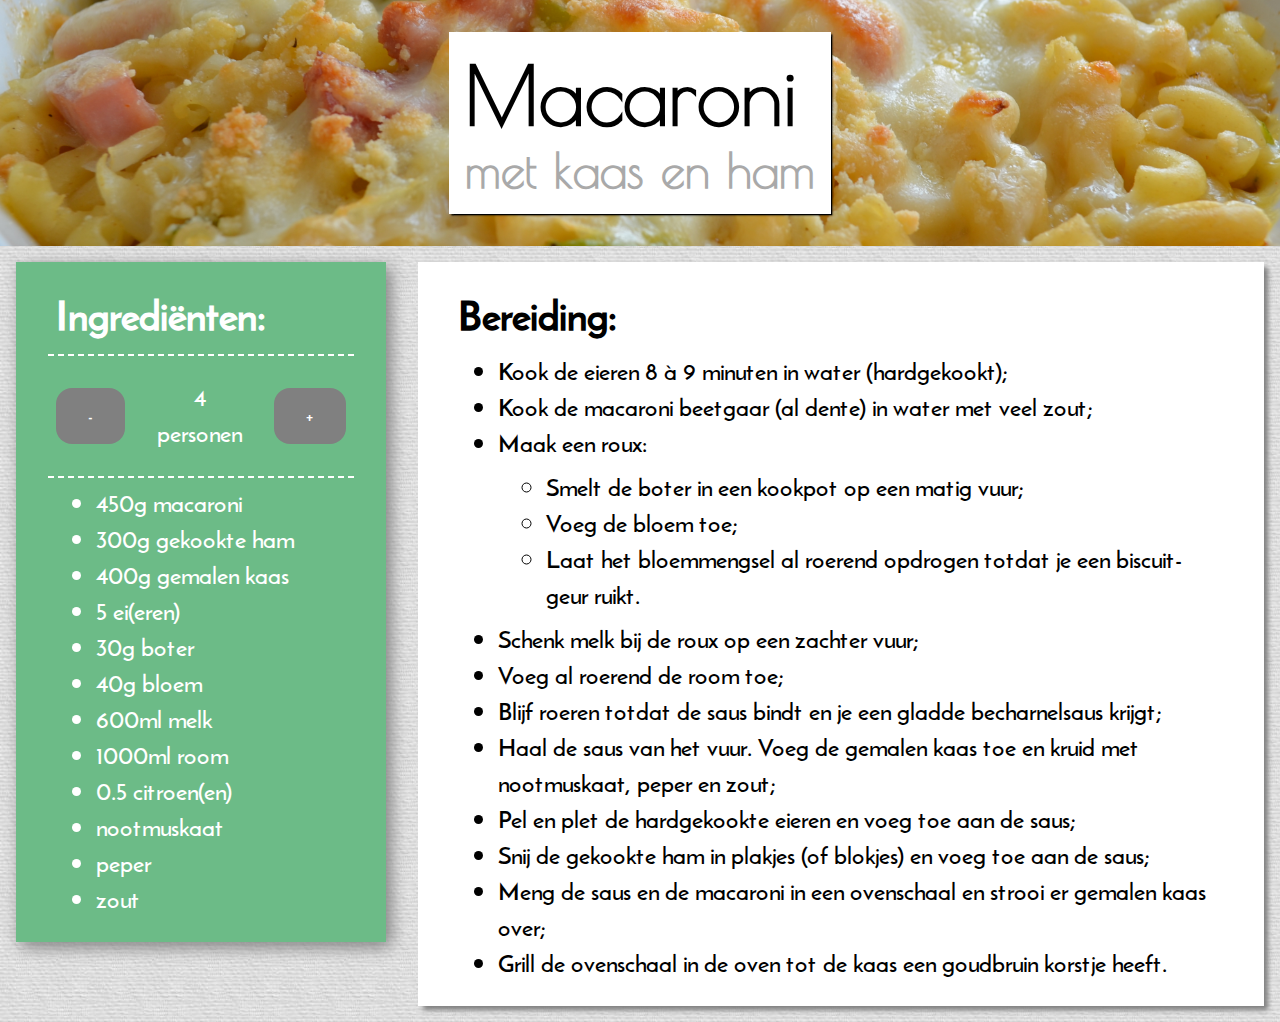
==== macaroni/index.html @ 24906f3b "first commit" ====
<html>
    <head>
        <title>Macaroni met kaas en ham</title>
        <meta name="viewport" content="width=device-width, initial-scale=1">
        <link rel="stylesheet" href="../recipe.css" type="text/css">
        <script src="../ingredients.js" defer></script>
    </head>
    <body>
        <section id = "recipe-banner" style = "background-image: url('picture.jpg');">
            <header id = "recipe-header">
                <h1 id = "recipe-title">Macaroni</h1>
                <h2 id = "recipe-subtitle">met kaas en ham</h2>
            </header>
        </section>
        <article id = "recipe">
            <section id = "ingredients">
                <header>
                    <h3>Ingredi&euml;nten:</h3>
                </header>
                <div id = "people-control">
                    <button class = "people-button" onclick =" Ingredients.decrease();">-</button>
                    <div id = "people">4 personen</div>
                    <button class = "people-button" onclick =" Ingredients.increase();">+</button>
                </div>
                <ul class="ingredients-list">
                    <li><span class="ingredient" people="2" type="weight" amount="225">450g</span> macaroni</li>
                    <li><span class="ingredient" people="2" type="weight" amount="150">300g</span> gekookte ham</li>
                    <li><span class="ingredient" people="2" type="weight" amount="200">400g</span> gemalen kaas</li>
                    <li><span class="ingredient" people="2" type="amount" amount="2.5">5</span> ei(eren)</li>
                    <li><span class="ingredient" people="2" type="weight" amount="15">30g</span> boter</li>
                    <li><span class="ingredient" people="2" type="weight" amount="20">40g</span> bloem</li>
                    <li><span class="ingredient" people="2" type="volume" amount="300">600ml</span> melk</li>
                    <li><span class="ingredient" people="2" type="volume" amount="500">1000ml</span> room</li>
                    <li><span class="ingredient" people="2" type="amount" amount="0.25">0.5</span> citroen(en)</li>
                    <li>nootmuskaat</li>
                    <li>peper</li>
                    <li>zout</li>
                </ul>
            </section>
            <section id = "preperation">
                <header>
                    <h3>Bereiding:</h3>
                </header>
                <ul>
                    <li>Kook de eieren 8 &agrave; 9 minuten in water (hardgekookt);</li>
                    <li>Kook de macaroni beetgaar (al dente) in water met veel zout;</li>
                    <li>
                        Maak een roux:
                        <ul>
                            <li>Smelt de boter in een kookpot op een matig vuur;</li>
                            <li>Voeg de bloem toe;</li>
                            <li>Laat het bloemmengsel al roerend opdrogen totdat je een biscuit-geur ruikt.</li>
                        </ul>
                    </li>
                    <li>Schenk melk bij de roux op een zachter vuur;</li>
                    <li>Voeg al roerend de room toe;</li>
                    <li>Blijf roeren totdat de saus bindt en je een gladde becharnelsaus krijgt;</li>
                    <li>Haal de saus van het vuur. Voeg de gemalen kaas toe en kruid met nootmuskaat, peper en zout;</li>
                    <li>Pel en plet de hardgekookte eieren en voeg toe aan de saus;</li>
                    <li>Snij de gekookte ham in plakjes (of blokjes) en voeg toe aan de saus;</li>
                    <li>Meng de saus en de macaroni in een ovenschaal en strooi er gemalen kaas over;</li>
                    <li>Grill de ovenschaal in de oven tot de kaas een goudbruin korstje heeft.</li>
                </ul>
            </section>
        </article>
    </body>
</html>
---- recipe.css ----
/*****************************************************************************
 * FONT FACE declarations
 *****************************************************************************/

@font-face {
    font-family: handwritten;
    src: url("fonts/PoiretOne-Regular.ttf") format('truetype');
    font-weight: normal;
    font-style: normal;
}

@font-face {
    font-family: recipe;
    src: url("fonts/ReemKufi-Regular.ttf") format('truetype');
    font-weight: normal;
    font-style: normal;
}

html {
    font-size: 100%;
}

body {
    margin: 0;
    padding: 0;
    
    font-family: recipe;
    font-size: 1.5rem;
    
    display: flex;
    flex-direction: column;
    
    background-image: url("images/wood.jpg");
    background-repeat: repeat;
}

/*****************************************************************************
 * HEADER sizes
 *****************************************************************************/

h1 {
    margin: 1rem 1rem;
    font-size: 5rem;
}

h2 {
    margin: 1rem 1rem;
    font-size: 3rem;
}

h3 {
    margin: 0.5rem 0.5rem;
    font-size: 2.5rem;
    font-weight: bold;
}

@media screen and (max-width: 1024px) {
    h1 {
        font-size: 4.5rem;
    }
    
    h2 {
        font-size: 4rem;
    }
    
    h3 {
        font-size: 2rem;
    }
}

@media screen and (max-width: 768px) {
    h1 {
        font-size: 4rem;
    }
    
    h2 {
        font-size: 2rem;
    }
}

@media screen and (max-width: 512px) {
    h1 {
        font-size: 3rem;
    }
}

@media screen and (max-width: 384px) {
    h1 {
        font-size: 2.5rem;
    }
}

@media screen and (max-width: 256px) {
    h1 {
        font-size: 2rem;
    }
}

ul {
    margin: 0.5rem 0.5rem;
}

/*****************************************************************************
 *
 *****************************************************************************/

#recipe-banner {
    background-size: cover;
    background-position: center;
        
    display: flex;
    justify-content: center;
    align-content: center;
    align-items: center;
    
    flex-grow: 1;
}

@media screen and (max-width: 768px) {
    #recipe-banner {
        min-height: 20rem;
    }
}

#recipe-header {
    color: black;
    font-family: handwritten;
    background-color: white;
    padding: 1rem;
    margin: 2rem;
    box-shadow: 0.1rem 0.1rem 0.1rem black;
}

#recipe-title {
    margin: 0;
}

#recipe-subtitle {
    margin: 0;
    color: darkgray;
}
/*****************************************************************************
 *
 *****************************************************************************/

#people-control {
    display: flex;
    flex-direction: row;
    
    align-content: center;
    align-items: center;
    justify-content: center;
    
    padding: 0.5rem;
    border-top: 2px dashed white;
    border-bottom: 2px dashed white;
}

#people {    
    flex-grow: 1;
    text-align: center;
    padding: 1rem 2rem;
}

.people-button {    
    background-color: rgb(128,128,128);
    border-radius: 1rem;
    border: none;
    
    color: white;
    font-family: recipe;
    font-size: 1rem;
    text-align: center;
    
    padding: 1rem 2rem;
    
    cursor: pointer;
}

@media screen and (max-width: 300px) {
    #people-control {
        flex-direction: column;
    }
    
    .people-button {
        flex-grow: 1;
    }
}

/*****************************************************************************
 * RECIPE
 *****************************************************************************/

#recipe {    
    display: flex;
    flex-direction: row;
    justify-content: center;
    align-items: flex-start;
}

@media screen and (max-width: 1024px) {
    #recipe {    
        flex-direction: column;
        align-items: stretch;
    }
}

/*****************************************************************************
 * INGREDIENTS
 *****************************************************************************/

#ingredients {
    color: white;
    
    background-color: #6CBB87;
    
    margin: 1rem;
    padding: 1rem 2rem;
    
    box-shadow: 0.3rem 0.3rem 1rem gray;
}

.ingredients-list {
    list-style-position: outside;
}

@media screen and (max-width: 1024px) {
    #ingredients {
        border-radius: 0;
        margin: 0;
        padding: 1rem;
        box-shadow: none;
    }
    
    .ingredients-list {
        columns: 2;
        list-style-position: inside;
    }
}

@media screen and (max-width: 600px) {
    .ingredients-list {
        columns: 1;
        list-style-position: outside;
    }
}

/*****************************************************************************
 * PREPARATION
 *****************************************************************************/

#preperation {
    flex-grow: 1;
    margin: 1rem;
    padding: 1rem 2rem;
        
    background-color: white;

    box-shadow: 0.3rem 0.3rem 0.3rem gray;
}

@media screen and (max-width: 1024px) {
    #preperation {    
        border-radius: 0;
        margin: 0;
        padding: 1rem;
        box-shadow: none;
    }
}
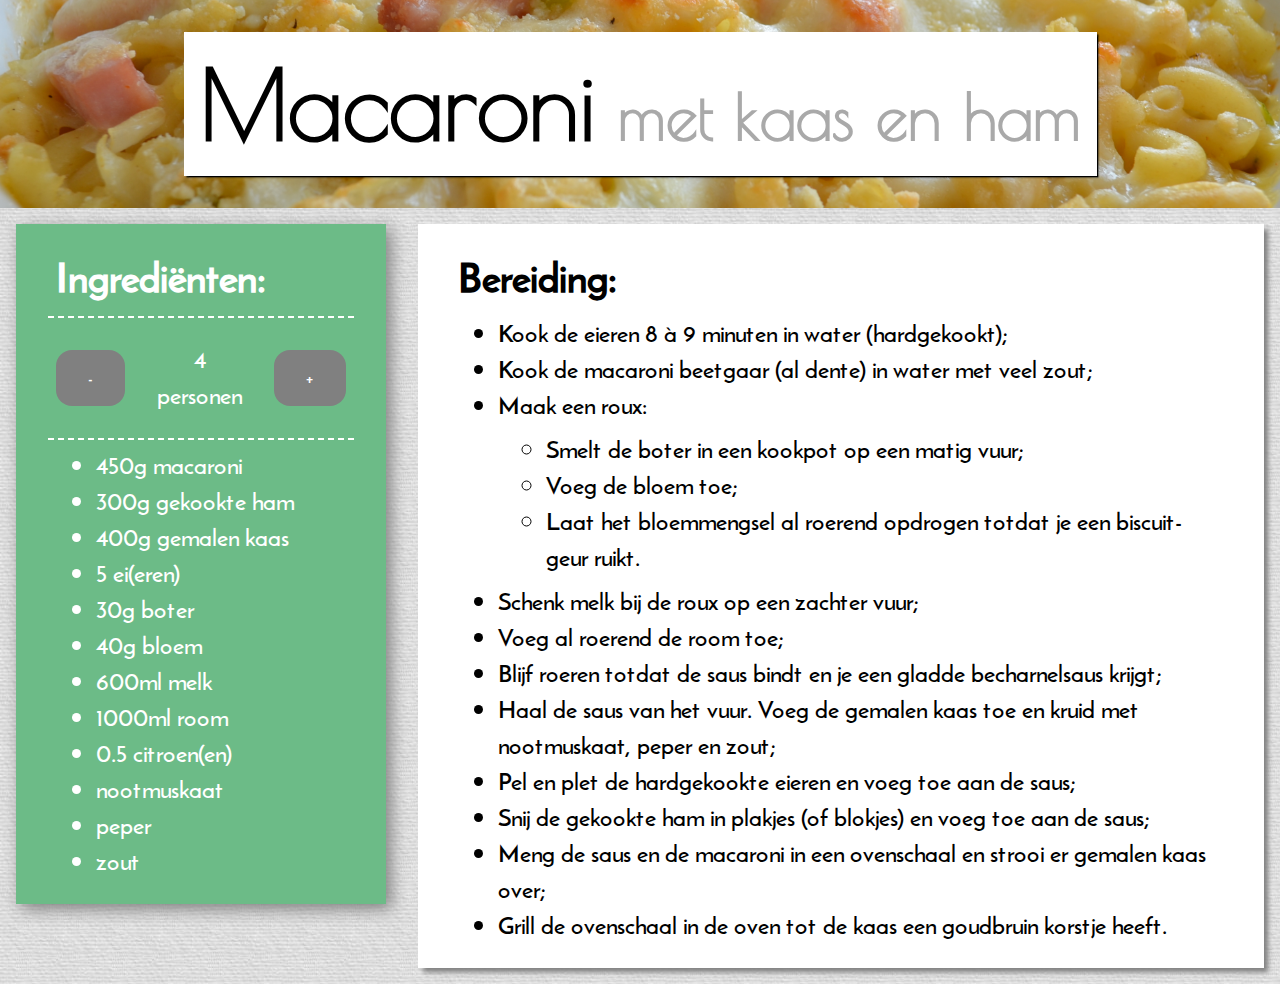
==== commit 8c99f8bd: "fixed header" ====
--- a/macaroni/index.html
+++ b/macaroni/index.html
@@ -8,8 +8,7 @@
     <body>
         <section id = "recipe-banner" style = "background-image: url('picture.jpg');">
             <header id = "recipe-header">
-                <h1 id = "recipe-title">Macaroni</h1>
-                <h2 id = "recipe-subtitle">met kaas en ham</h2>
+                <h1 id = "recipe-title">Macaroni</h1><h2 id = "recipe-subtitle"> met kaas en ham</h2>
             </header>
         </section>
         <article id = "recipe">
--- a/recipe.css
+++ b/recipe.css
@@ -40,12 +40,12 @@
 
 h1 {
     margin: 1rem 1rem;
-    font-size: 5rem;
+    font-size: 6rem;
 }
 
 h2 {
     margin: 1rem 1rem;
-    font-size: 3rem;
+    font-size: 4rem;
 }
 
 h3 {
@@ -133,9 +133,11 @@
 
 #recipe-title {
     margin: 0;
+    display: inline;
 }
 
 #recipe-subtitle {
+    display: inline;
     margin: 0;
     color: darkgray;
 }
